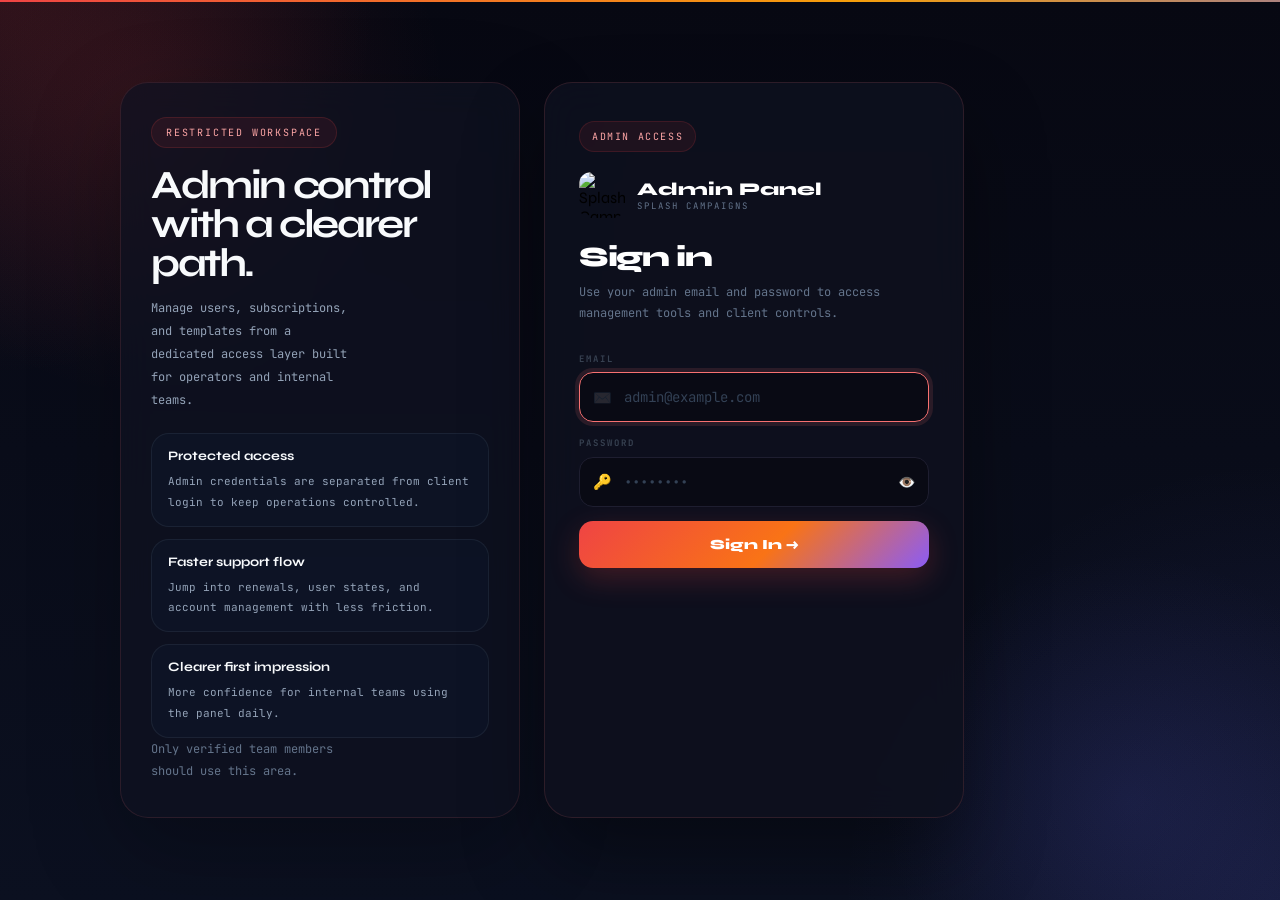
==== admin/index.html @ ec41d724 "Add admin web app" ====
<!doctype html><html lang="en"><head><meta charset="utf-8"/><meta name="viewport" content="width=device-width,initial-scale=1"/><meta name="description" content="Splash Campaigns Admin Web"/><title>Splash Campaigns Admin</title><script defer="defer" src="./static/js/main.ad1c00b4.js"></script><link href="./static/css/main.dbebc66d.css" rel="stylesheet"></head><body><noscript>You need to enable JavaScript to run this app.</noscript><div id="root"></div></body></html>
---- admin/static/css/main.dbebc66d.css ----
#root,body,html{margin:0;min-height:100%}body{background:#07101f}button,input,select,textarea{font:inherit}.admin-web-loading{align-items:center;background:radial-gradient(circle at top left,#22d3ee24,#0000 22%),radial-gradient(circle at bottom right,#6366f124,#0000 24%),linear-gradient(180deg,#060b14,#0b1220);display:flex;justify-content:center;min-height:100vh;padding:24px}.admin-web-loading-card{background:#090e1be0;border:1px solid #60a5fa24;border-radius:28px;box-shadow:0 32px 80px #00000047;padding:32px 28px;text-align:center;width:min(420px,100%)}.admin-web-loading-logo{height:72px;margin-bottom:16px;object-fit:contain;width:72px}.admin-web-loading-title{color:#f8fafc;font-family:Segoe UI,sans-serif;font-size:24px;font-weight:700;margin-bottom:8px}.admin-web-loading-copy{color:#8aa0c5;font-family:Segoe UI,sans-serif;font-size:14px}
/*# sourceMappingURL=main.dbebc66d.css.map*/
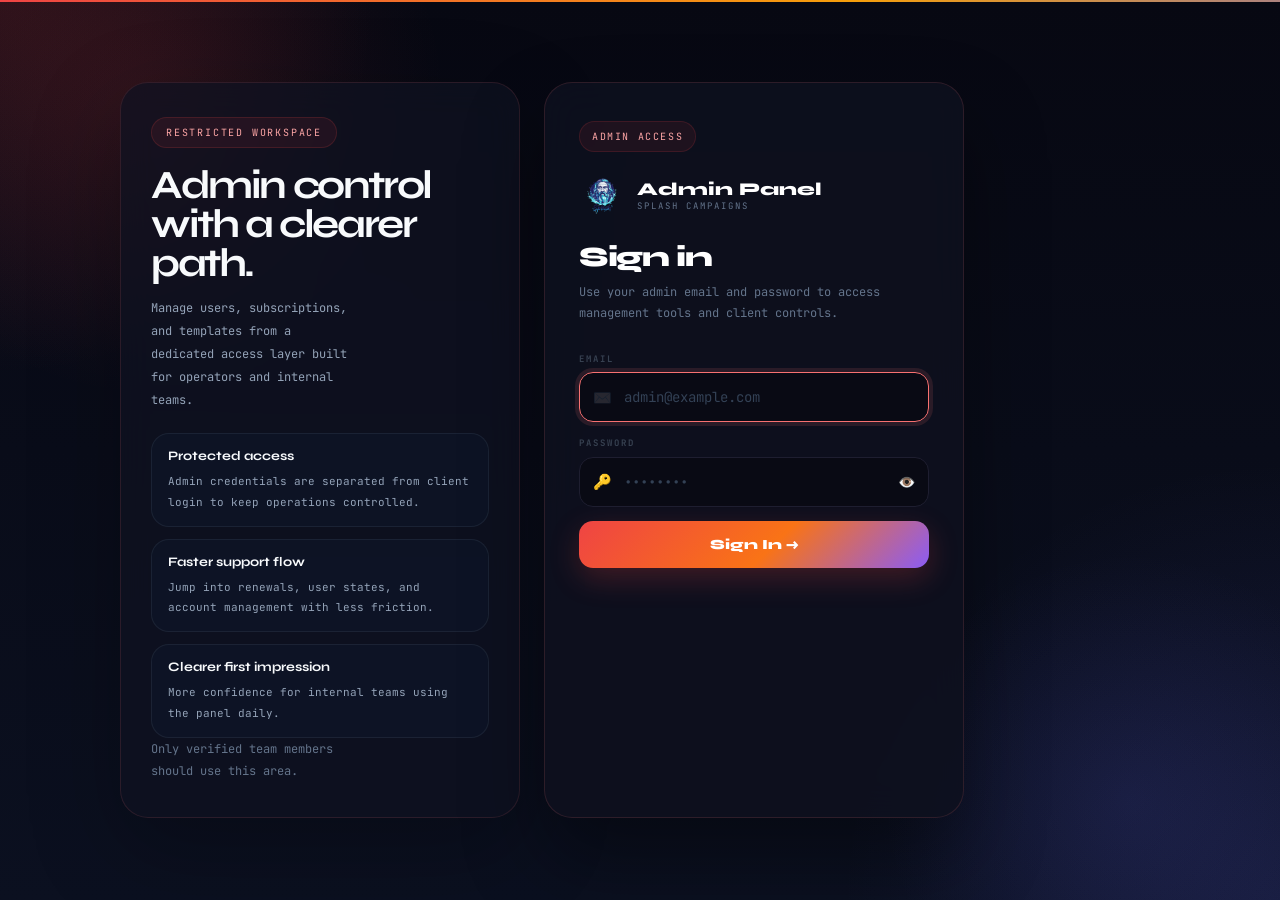
==== commit b7ecb463: "Fix admin logo asset paths" ====
--- a/admin/index.html
+++ b/admin/index.html
@@ -1 +1 @@
-<!doctype html><html lang="en"><head><meta charset="utf-8"/><meta name="viewport" content="width=device-width,initial-scale=1"/><meta name="description" content="Splash Campaigns Admin Web"/><title>Splash Campaigns Admin</title><script defer="defer" src="./static/js/main.ad1c00b4.js"></script><link href="./static/css/main.dbebc66d.css" rel="stylesheet"></head><body><noscript>You need to enable JavaScript to run this app.</noscript><div id="root"></div></body></html>+<!doctype html><html lang="en"><head><meta charset="utf-8"/><meta name="viewport" content="width=device-width,initial-scale=1"/><meta name="description" content="Splash Campaigns Admin Web"/><title>Splash Campaigns Admin</title><script defer="defer" src="./static/js/main.e5f4a814.js"></script><link href="./static/css/main.dbebc66d.css" rel="stylesheet"></head><body><noscript>You need to enable JavaScript to run this app.</noscript><div id="root"></div></body></html>
